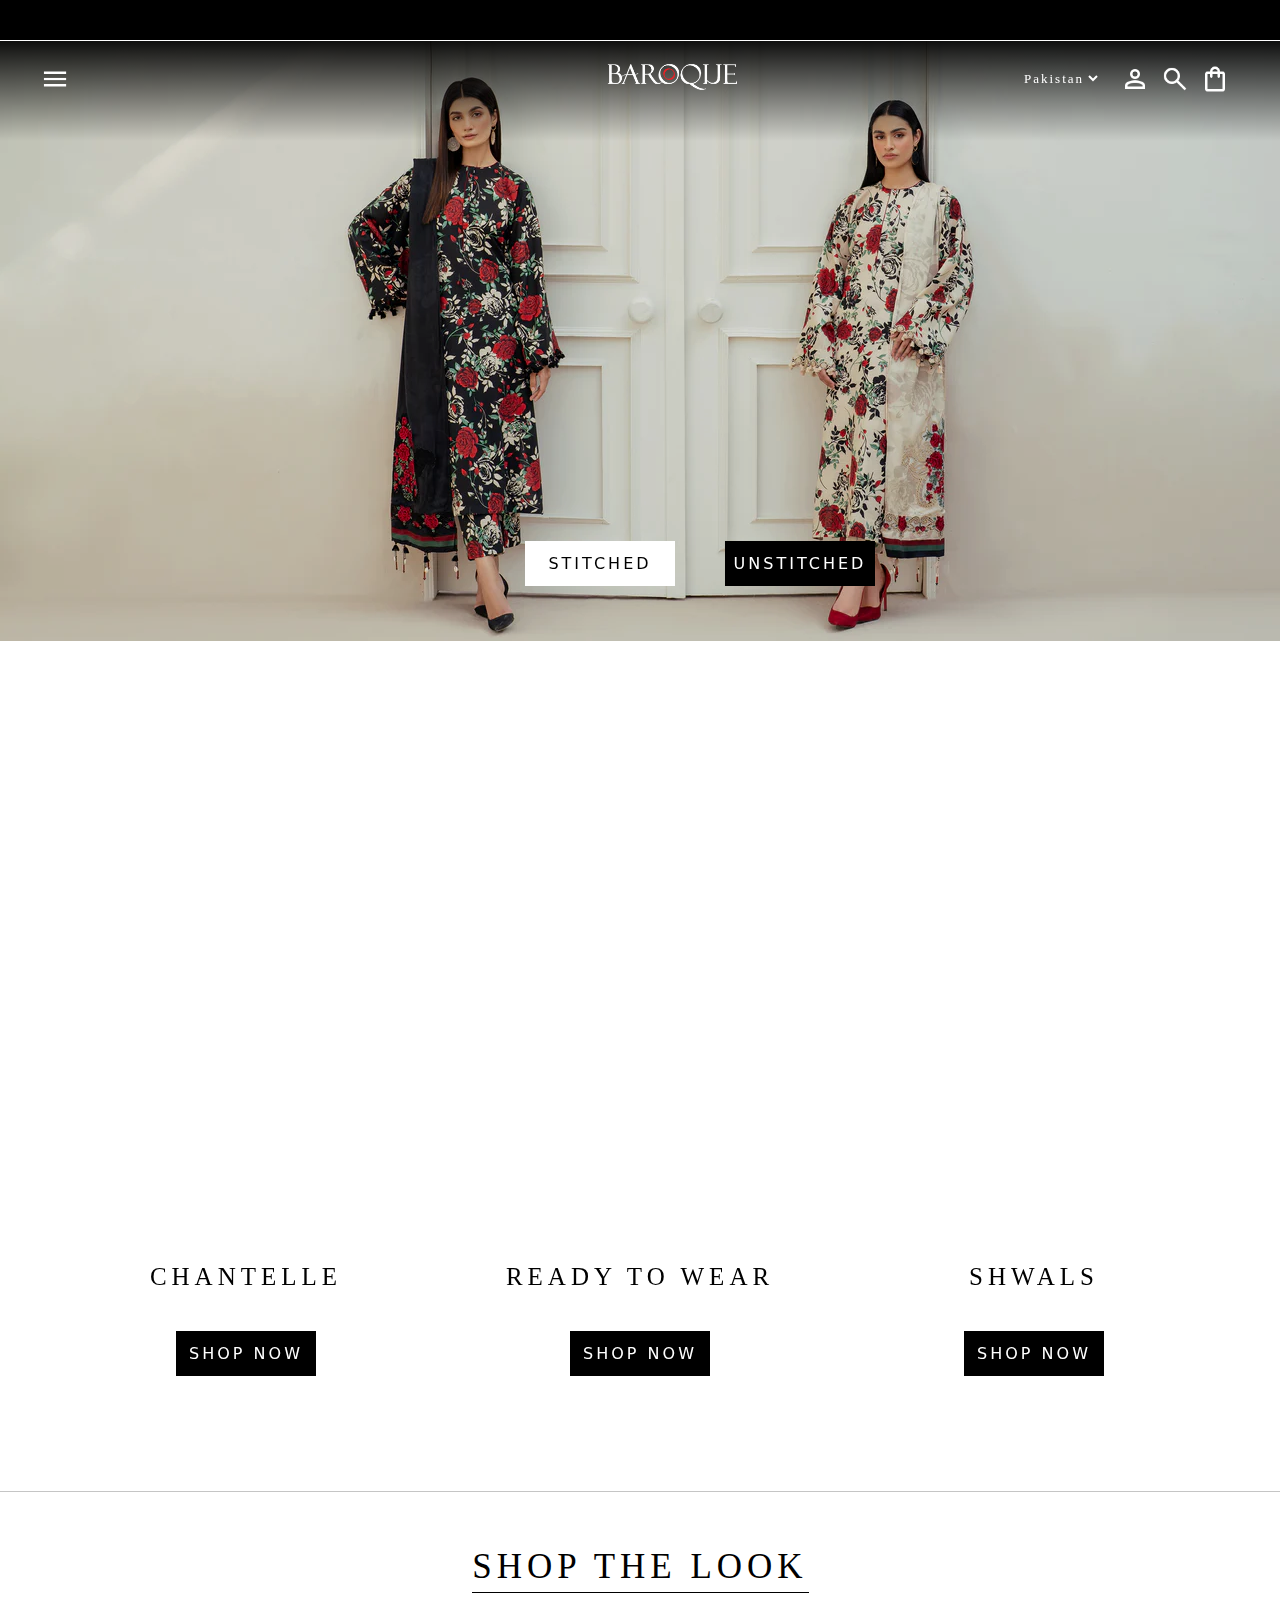
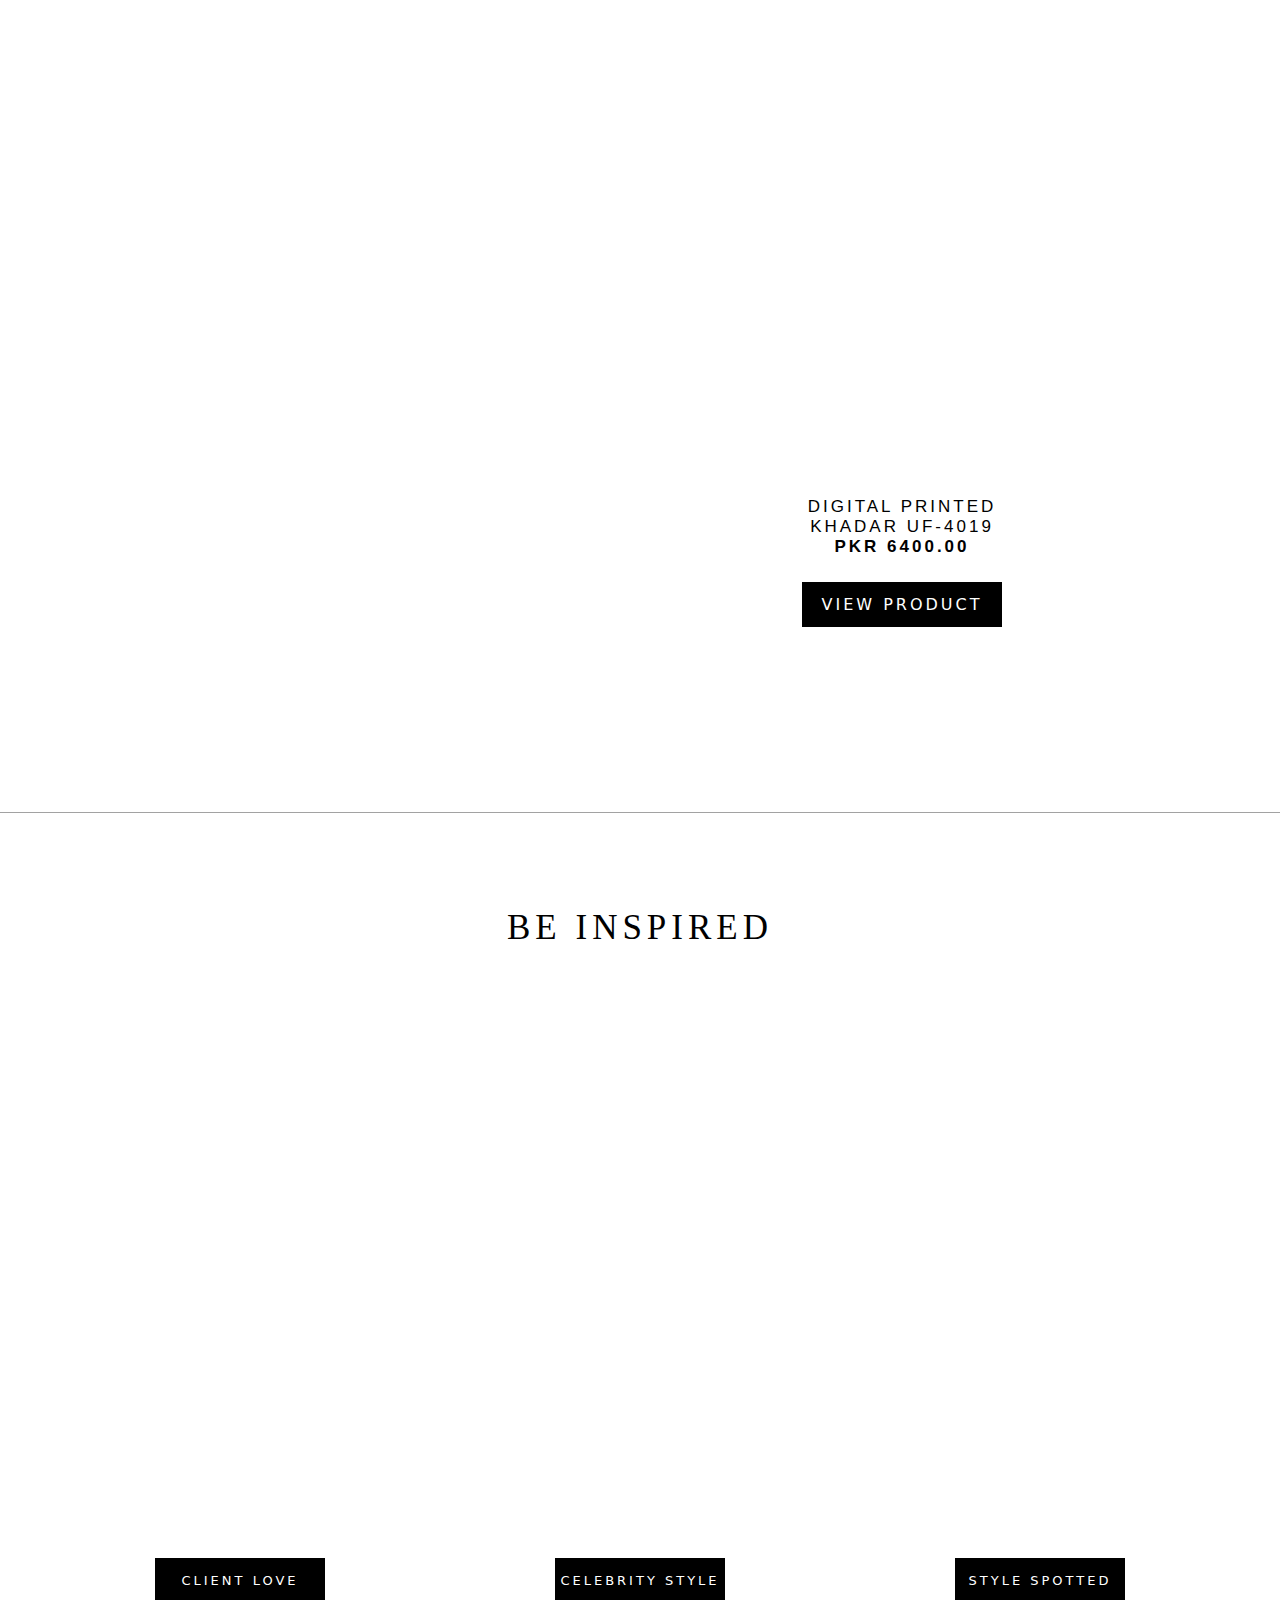
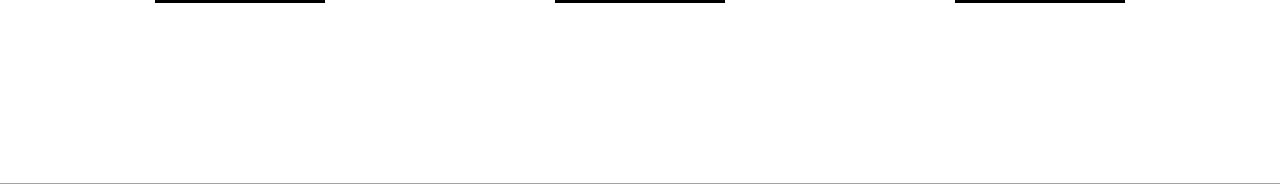
==== index.html @ 776b6e25 "Initial commit" ====
<!DOCTYPE html>
<html lang="en">
<head>
    <meta charset="UTF-8">
    <meta name="viewport" content="width=device-width, initial-scale=1.0">
    <title>Document</title>
    <link rel="stylesheet" href="style.css">
</head>
<body>
    <div id="marquee_div">
        <marquee direction="up" id="marqueeline" scrollamount="3">CLICK HERE FOR: <a href="#"><span style="text-decoration: underline;color:white;">DISPATCH TIMELINE</span></a><br><br><br>
          FOR INTERNATIONAL WEBSITE VISIT <a href="#"><span style="text-decoration: underline;color:white;">WWW.BAROQUE.COM.PK</span></a></marquee> 
        
    </div>


                <!-- sectionA -->



    <div class="container_head">
        
        <div id="main_banner">
        <img  src="MAin_BAnner88.webp" alt="">
            <div id="container_tags">
                <div id="nav_bar_backgrnd">
                    <div id="hover_bckgrnd">
                        <div id="div_menu"></div>
                        <div id="div_logo"></div>
                        <div id="div_tools">
                            <div id="slect_box"><select name="country" id="selct_A"><option value="1">Pakistan</option></select></div>
                            <div id="accont_icon"></div>
                            <div id="accont_iconA"></div>
                            <div id="accont_iconB"></div>
                        </div>
                    </div>
                </div>
                <div id="butn_div">
                    <div><button id="butnA">STITCHED</button></div>
                    <div><button id="butnB">UNSTITCHED</button></div>
                </div>
                
            </div> 
        </div> 
    </div>  


                    <!-- sectionB -->

    <div id="main_grid_outer_A">
        <div id="container_gridA">
            <div class="gridA" id="gridA1"></div>
            <div class="gridA" id="gridA2"></div>
            <div class="gridA" id="gridA3"></div>
            <div class="gridA" id="gridA4">CHANTELLE</div>
            <div class="gridA" id="gridA5">READY TO WEAR</div>
            <div class="gridA" id="gridA6">SHWALS</div>
            <div class="gridA" id="gridA7">
                <button id="butnB1">SHOP NOW</button>
            </div>
            <div class="gridA" id="gridA8">
                <button id="butnB2">SHOP NOW</button>
            </div>
            <div class="gridA" id="gridA9">
                <button id="butnB3">SHOP NOW</button>
            </div>
        </div>
    </div>




                <!-- sectionC -->
           <div id="main_div_headC"><div id="sectionC_head">SHOP THE LOOK</div></div>     
    <div id="main_sectionC">
        <div id="container_leftA">
            <div  id="img_mainleftA"></div>
            
        </div>
        <div id="container_rightA">
            <div id="img_mainRightA"></div>
            <div id="contnt_A">DIGITAL PRINTED KHADAR UF-4019 <br> <b> PKR 6400.00</b></div>
            <div id="butn_div_cont_A"><button id="butncontA">VIEW PRODUCT</button></div>
        </div>

    </div>

    
            
            
                <!-- sectionD -->
    <div id="main_div_headD"><div id="sectionD_head">BE INSPIRED</div></div>     
    <div id="main_sectionD">
        <div class="vidsectionD">
            <video src="vidA.mp4" autoplay muted loop></video>
            <div class="butun_div_D"><button>CLIENT LOVE</button></div>
        </div>
        <div class="vidsectionD">
            <video src="vidB.mp4" autoplay muted loop ></video>
            <div class="butun_div_D"><button>CELEBRITY STYLE</button></div>
        </div>
        <div class="vidsectionD">
            <video src="vidC.mp4" autoplay muted loop></video>
            <div class="butun_div_D"><button>STYLE SPOTTED</button></div>
            
        </div>
    </div>
         
</body>
</html>
---- style.css ----
*{
    margin: 0px;
    padding: 0px;
}
#marquee_div{
    height: 40px;
    width: 100%;
    border-bottom: 1px solid white;
    background-color: black;
    
}
#marqueeline{
    
    color: white;
    font-size: 15px;
    text-align: center;
    font-family: Georgia, 'Times New Roman', Times, serif; 
}



                     /* sectionA */





.container_head{
    height: 600px;
    width: 100%;
    /* border: 1px solid black; */
    overflow: hidden;
    position: relative;
    top: 0px;
    
    
}

#main_banner{
    height: 600px;
    width: 100%;
    object-fit: cover;
    position: relative;
    z-index: 1;
    
}
#container_tags{
    height: 600px;
    width: 100%;
    background-color: rgba(0, 0, 0, 0.13);
    position: absolute;
    top: 0px;
    
    

}
#nav_bar_backgrnd{
    height: 100px;
    width: 100%;
    background: linear-gradient(to bottom, rgba(0, 0, 0, 0.925) ,rgba(0, 0, 0, 0));
    

}


#hover_bckgrnd{
    height: 75px;
    width: 100%;
    /* background-color: aliceblue; */
    /* border: 1px solid black; */
    display: flex;
    flex-direction: row;
    align-items:center ;
    justify-content: space-between;
    position: relative;
}
#hover_bckgrnd:hover{
    background-color: white;
}


#div_menu{
    height: 30px;
    width: 30px;
    /* border: 1px solid black; */
    display: flex;
    align-items: center;
    position: absolute;
    left: 40px;
    background-image: url("menu_24dp_FFFFFF_FILL0_wght400_GRAD0_opsz24.png");
    background-size: contain;
    cursor: pointer;
}
#hover_bckgrnd:hover #div_menu{
    background-image: url("menu_24dp_000000_FILL0_wght400_GRAD0_opsz24.png");
}
#div_logo{
    height: 40px;
    width: 145px;
    /* border: 1px solid black; */
    display: flex;
    align-items: center;
    position: absolute;
    left: 600px;
    background-image: url("LOGO_PNG_white_v01.png");
    background-size:contain;
    cursor: pointer;
}
#hover_bckgrnd:hover #div_logo{
    background-image: url("LOGO_PNG_V01.png ");
}
#div_tools{
    height: 50px;
    width: 250px;
    /* border: 1px solid black; */
    display: flex;
    flex-direction: row;
    position: absolute;
    right: 10px;
}
#slect_box{
    height: 50px;
    width: 100px;
    /* border: 1px solid black; */
    display: flex;
    align-items: center;
    
}
#selct_A{
    font-size: 13px;
    background-color: rgba(240, 248, 255, 0);
    border: none;
    color: white;
    font-family: Georgia, 'Times New Roman', Times, serif;
    cursor: pointer;
    letter-spacing: 2px;
}
#hover_bckgrnd:hover #selct_A{
    color: black;
    opacity: 0.7;
}
#accont_icon{
    height: 30px;
    width: 30px;
    /* border: 1px solid black; */
    display: flex;
    align-self: center;
    background-image: url("person_24dp_FFFFFF_FILL0_wght400_GRAD0_opsz24.png");
    background-size: contain;
    margin-right: 10px;
    cursor: pointer;
    
}
#hover_bckgrnd:hover #accont_icon{
    background-image: url("person_24dp_000000_FILL0_wght400_GRAD0_opsz24.png");
}
#accont_iconA{
    height: 30px;
    width: 30px;
    /* border: 1px solid black; */
    display: flex;
    align-self: center;
    background-image: url("search_24dp_FFFFFF_FILL0_wght400_GRAD0_opsz24.png");
    background-size: contain;
    margin-right: 10px;
    cursor: pointer;

    
}
#hover_bckgrnd:hover #accont_iconA{
    background-image: url("search_24dp_000000_FILL0_wght400_GRAD0_opsz24.png");
}

#accont_iconB{
    height: 30px;
    width: 30px;
    /* border: 1px solid black; */
    display: flex;
    align-self: center;
    background-image: url("shopping_bag_24dp_FFFFFF_FILL0_wght400_GRAD0_opsz24.png");
    background-size: contain;
    margin-right: 10px;
    cursor: pointer;

    
}
#hover_bckgrnd:hover #accont_iconB{
    background-image: url("shopping_bag_24dp_000000_FILL0_wght400_GRAD0_opsz24.png");
}


#butn_div{
    height: 150px;
    width: 400px;
    /* border: 1px solid black; */
    display: flex;
    flex-direction: row;
    justify-content: space-around;
    position: absolute;
    top: 500px;
    left: 500px;
}
#butnA{
    height: 45px;
    width: 150px;
    font-size: 16px;
    font-family:system-ui, -apple-system, BlinkMacSystemFont, 'Segoe UI', Roboto, Oxygen, Ubuntu, Cantarell, 'Open Sans', 'Helvetica Neue', sans-serif;
    border: 1px solid white;
    background: linear-gradient(to right, #ffffff00 50%, #ffffff 50%);
    background-size: 200% 100%;
    background-position: right; 
    color: black;
    cursor: pointer;
    transition: background-position 0.7s ease; 
    letter-spacing: 3px;
}
#butnB{
    height: 45px;
    width: 150px;
    font-size: 16px;
    font-family:system-ui, -apple-system, BlinkMacSystemFont, 'Segoe UI', Roboto, Oxygen, Ubuntu, Cantarell, 'Open Sans', 'Helvetica Neue', sans-serif;
    border: 1px solid black;
    background: linear-gradient(to right, #ffffff00 50%, #000000 50%);
    background-size: 200% 100%;
    background-position: right; 
    color: white;
    cursor: pointer;
    transition: background-position 0.7s ease; 
    letter-spacing: 3px;
}
#butnA:hover{
 
    color: white; 
    background-position: left; 
}

#butnB:hover{
 
    color: black; 
    background-position: left; 
}



                    /* sectionB */

#main_grid_outer_A{
    height: 850px;
    width: 100%;
    /* border: 1px solid black; */
    position: relative;
    border-bottom:1px solid rgba(0, 0, 0, 0.226) ;
    margin-bottom: 20px;
    display: flex;
    flex-direction: row;
    justify-content: center;
    align-items: center;
}

#container_gridA{
    height: 700px;
    width: 90%;
    /* border: 1px solid black; */
    display: grid;
    grid-template-columns: 1fr 1fr 1fr;
    grid-template-rows: 1fr 1fr 1fr;
    row-gap: 10px;
    column-gap: 30px;
}

/* .gridA{
    border: 1px solid black;
} */
#gridA1{
    height: 510px;
    background-image: url("https://baroque.pk/cdn/shop/files/02_Banner222.jpg?v=1733469789&width=500");
    background-size: contain;
    cursor: pointer;
    background-repeat: no-repeat;
}
#gridA2{
    height: 510px;
    background-image: url("https://baroque.pk/cdn/shop/files/02_Banner226.jpg?v=1734352475&width=500");
    background-size: contain;
    cursor: pointer;
    background-repeat: no-repeat;
}

#gridA3{
    height: 510px;
    background-image: url("https://baroque.pk/cdn/shop/files/02_Banner223.jpg?v=1733469984&width=500");
    background-size: contain;
    cursor: pointer;
    background-repeat: no-repeat;
}

#gridA4{
    font-size: 25px;
    letter-spacing: 5px;
    text-align: center;
    line-height: 82px;
}
#gridA5{
    font-size: 25px;
    letter-spacing: 5px;
    text-align: center;
    line-height: 82px;
}
#gridA6{
    font-size: 25px;
    letter-spacing: 5px;
    text-align: center;
    line-height: 82px;
}

#gridA7{
    display: flex;
    justify-content: center;
}
#butnB1{
    height: 45px;
    width: 140px;
    font-size: 16px;
    font-family:system-ui, -apple-system, BlinkMacSystemFont, 'Segoe UI', Roboto, Oxygen, Ubuntu, Cantarell, 'Open Sans', 'Helvetica Neue', sans-serif;
    border: 1px solid black;
    background: linear-gradient(to right, #ffffff00 50%, #000000 50%);
    background-size: 200% 100%;
    background-position: right; 
    color: white;
    cursor: pointer;
    transition: background-position 0.7s ease; 
    letter-spacing: 3px;
}
#butnB1:hover{
 
    color: black; 
    background-position: left; 
}

#gridA8{
    display: flex;
    justify-content: center;
}
#butnB2{
    height: 45px;
    width: 140px;
    font-size: 16px;
    font-family:system-ui, -apple-system, BlinkMacSystemFont, 'Segoe UI', Roboto, Oxygen, Ubuntu, Cantarell, 'Open Sans', 'Helvetica Neue', sans-serif;
    border: 1px solid black;
    background: linear-gradient(to right, #ffffff00 50%, #000000 50%);
    background-size: 200% 100%;
    background-position: right; 
    color: white;
    cursor: pointer;
    transition: background-position 0.7s ease; 
    letter-spacing: 3px;
}
#butnB2:hover{
 
    color: black; 
    background-position: left; 
}
#gridA9{
    display: flex;
    justify-content: center;
}

#butnB3{
    height: 45px;
    width: 140px;
    font-size: 16px;
    font-family:system-ui, -apple-system, BlinkMacSystemFont, 'Segoe UI', Roboto, Oxygen, Ubuntu, Cantarell, 'Open Sans', 'Helvetica Neue', sans-serif;
    border: 1px solid black;
    background: linear-gradient(to right, #ffffff00 50%, #000000 50%);
    background-size: 200% 100%;
    background-position: right; 
    color: white;
    cursor: pointer;
    transition: background-position 0.7s ease; 
    letter-spacing: 3px;
}
#butnB3:hover{
 
    color: black; 
    background-position: left; 
}





            /* sectionC */

#main_div_headC{
    height: 100px;
    width: 100%;
    /* border: 1px solid black; */
    display: flex;
    justify-content: center;
    align-items: center;

}
#sectionC_head{
    height: 60px;
    width: 337px;
    border-bottom: 1px solid black;
    font-size: 35px;
    letter-spacing: 5px;
    text-align: center;
    line-height: 70px;
    
}

#main_sectionC{
    height: 800px;
    width: 100%;
    /* border: 1px solid black;  */
    display: flex;
    flex-direction: row;
    border-bottom: 1px solid rgba(0, 0, 0, 0.363);
}


#container_leftA{
    height: 700px;
    width: 55%;
    /* border: 1px solid black; */
    display: flex;
    justify-content: end;
    align-items: center;
}


#container_rightA{
    height: 700px;
    width: 45%;
    /* border: 1px solid black; */
    display: flex;
    flex-direction: column;
    justify-content: center;
    align-items: center;
}

#img_mainleftA{
    height: 670px;
    width: 500px;
    /* border: 1px solid black; */
    background-image: url("https://baroque.pk/cdn/shop/files/Shop_The_Look89.jpg?v=1734352738&width=600");
    background-size: contain;
    background-repeat: no-repeat;
    

}
#img_mainRightA{
    height: 400px;
    width: 270px;
    /* border: 1px solid black; */
    background-image: url("https://baroque.pk/cdn/shop/files/97_e6959df6-c57a-4f1a-9ca1-86648622fbcc.jpg?v=1733310074&width=1000");
    background-size: contain;
    background-repeat: no-repeat;
    position: relative;
    right: 90px;
    cursor: pointer;
    
}
#img_mainRightA:hover{
    background-image: url("https://baroque.pk/cdn/shop/files/98_fa9cf400-f494-405c-86b4-1a327a71233d.jpg?v=1733310074&width=500");
}
#contnt_A{
    height: 70px;
    width: 270px;
    /* border: 1px solid black; */
    font-size: 17px;
    letter-spacing: 3px;
    text-align: center;
    font-family:'Segoe UI', Tahoma, Geneva, Verdana, sans-serif;
    position: relative;
    right: 90px;

}
#butn_div_cont_A{
    height: 60px;
    width: 270px;
    /* border: 1px solid black; */
    display: flex;
    justify-content: center;
    align-items: end;
    position: relative;
    right: 90px;
    
}
#butncontA{
    height: 45px;
    width: 200px;
    font-size: 16px;
    font-family:system-ui, -apple-system, BlinkMacSystemFont, 'Segoe UI', Roboto, Oxygen, Ubuntu, Cantarell, 'Open Sans', 'Helvetica Neue', sans-serif;
    border: 1px solid black;
    background: linear-gradient(to right, #ffffff00 50%, #000000 50%);
    background-size: 200% 100%;
    background-position: right; 
    color: white;
    cursor: pointer;
    transition: background-position 0.7s ease; 
    letter-spacing: 3px;
}
#butncontA:hover{
 
    color: black; 
    background-position: left; 
}





            /* sectionD */



#main_div_headD{
    height: 170px;
    width: 100%;
    /* border: 1px solid black; */
    display: flex;
    justify-content: center;
    align-items: end;
    

}
#sectionD_head{
    height: 60px;
    width: 337px;
    /* border-bottom: 1px solid black; */
    font-size: 35px;
    letter-spacing: 5px;
    text-align: center;
    line-height: 70px;
    position: relative;
    bottom: 30px;
}            

#main_sectionD{
    height: 800px;
    width: 100%;
    /* border: 1px solid black;  */
    display: flex;
    flex-direction: row;
    /* column-gap: 20px; */
    justify-content: center;
    border-bottom: 1px solid rgba(0, 0, 0, 0.363);
}
.vidsectionD{
    height: 650px;
    width: 400px;
    /* border: 1px solid black; */
    position: relative;
    
}



.vidsectionD video {
    width: 400px;
    height: 650px;
    
}

    
.butun_div_D{
    height: 60px;
    width: 400px;
    /* border: 1px solid black; */
    display: flex;
    justify-content: center;
    align-items: end;
    position: absolute;
    bottom: 30px;
    
}
.vidsectionD button{
    height: 45px;
    width: 170px;
    
    font-size: 13px;
    font-family:system-ui, -apple-system, BlinkMacSystemFont, 'Segoe UI', Roboto, Oxygen, Ubuntu, Cantarell, 'Open Sans', 'Helvetica Neue', sans-serif;
    border: 1px solid black;
    background: linear-gradient(to right, #ffffff00 50%, #000000 50%);
    background-size: 200% 100%;
    background-position: right; 
    color: white;
    cursor: pointer;
    transition: background-position 0.7s ease; 
    letter-spacing: 3px;
    
}
.vidsectionD button:hover{
 
    color: black; 
    background-position: left; 
}
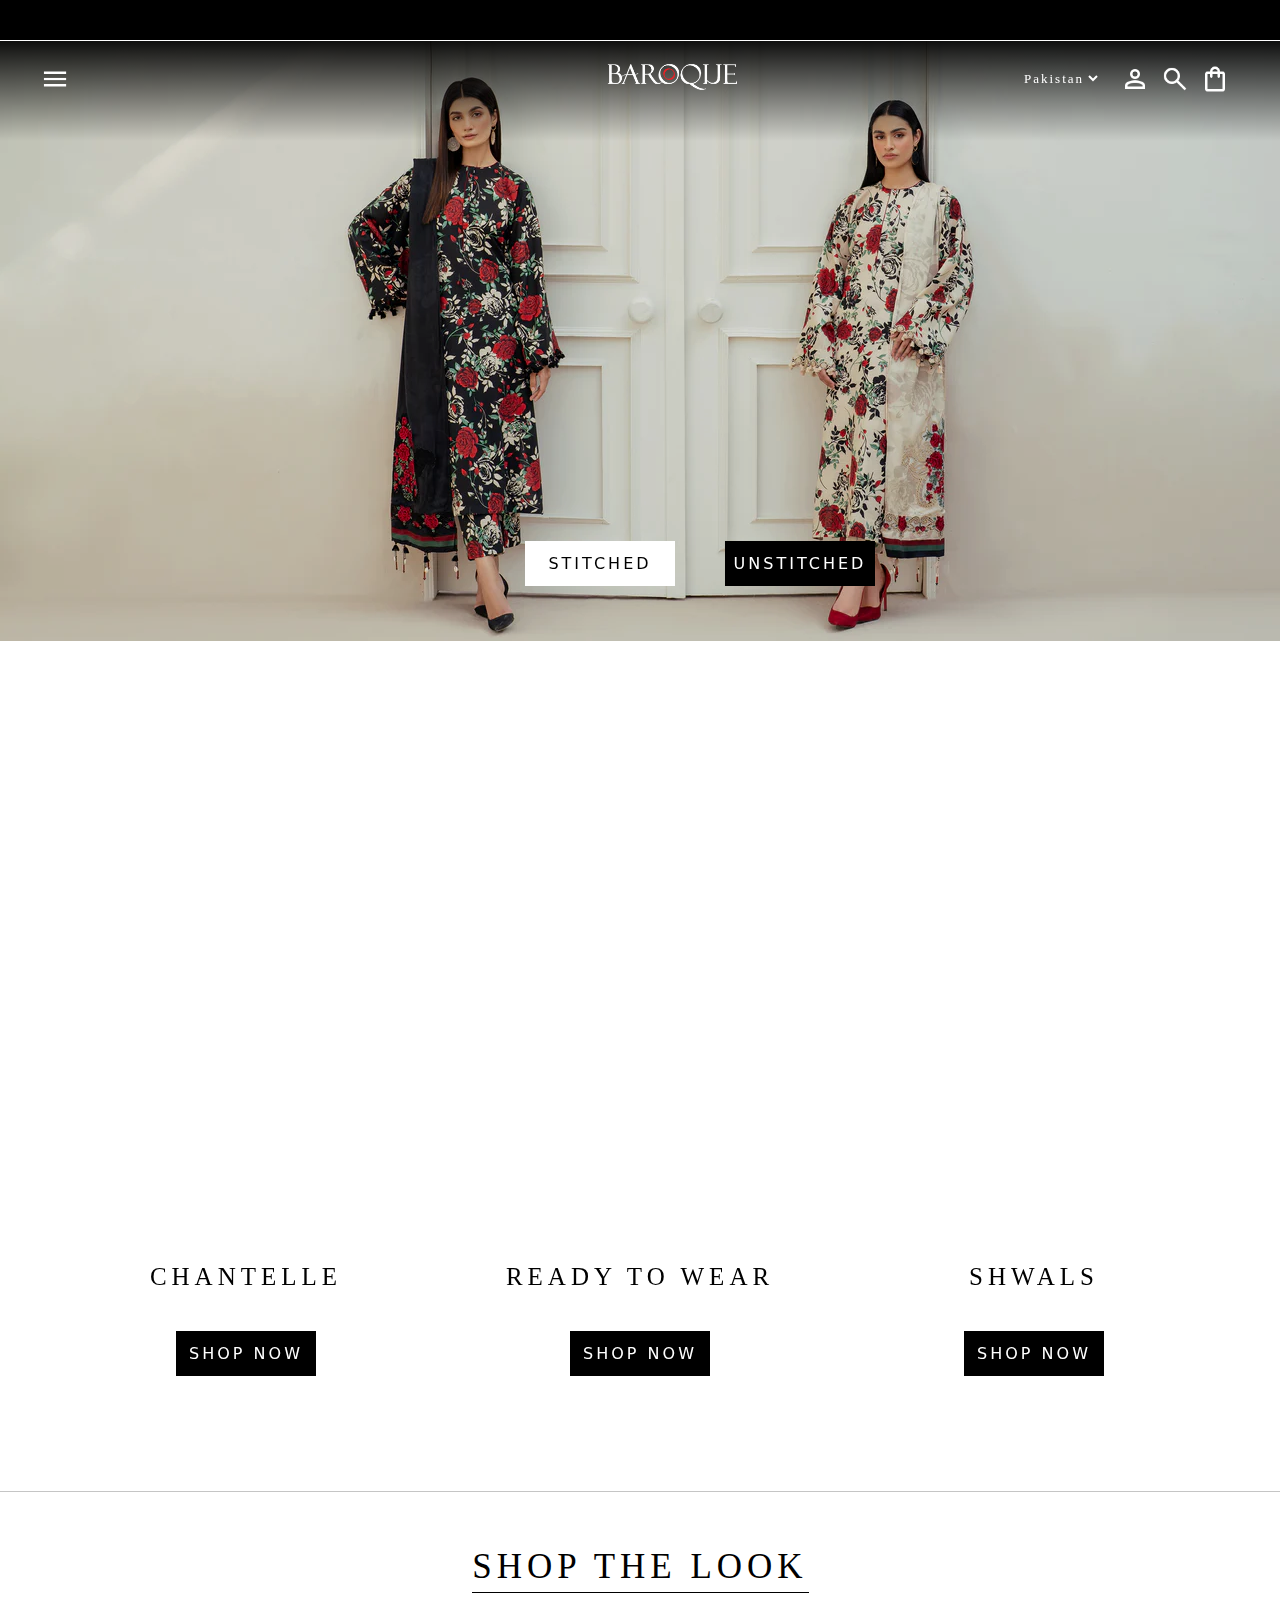
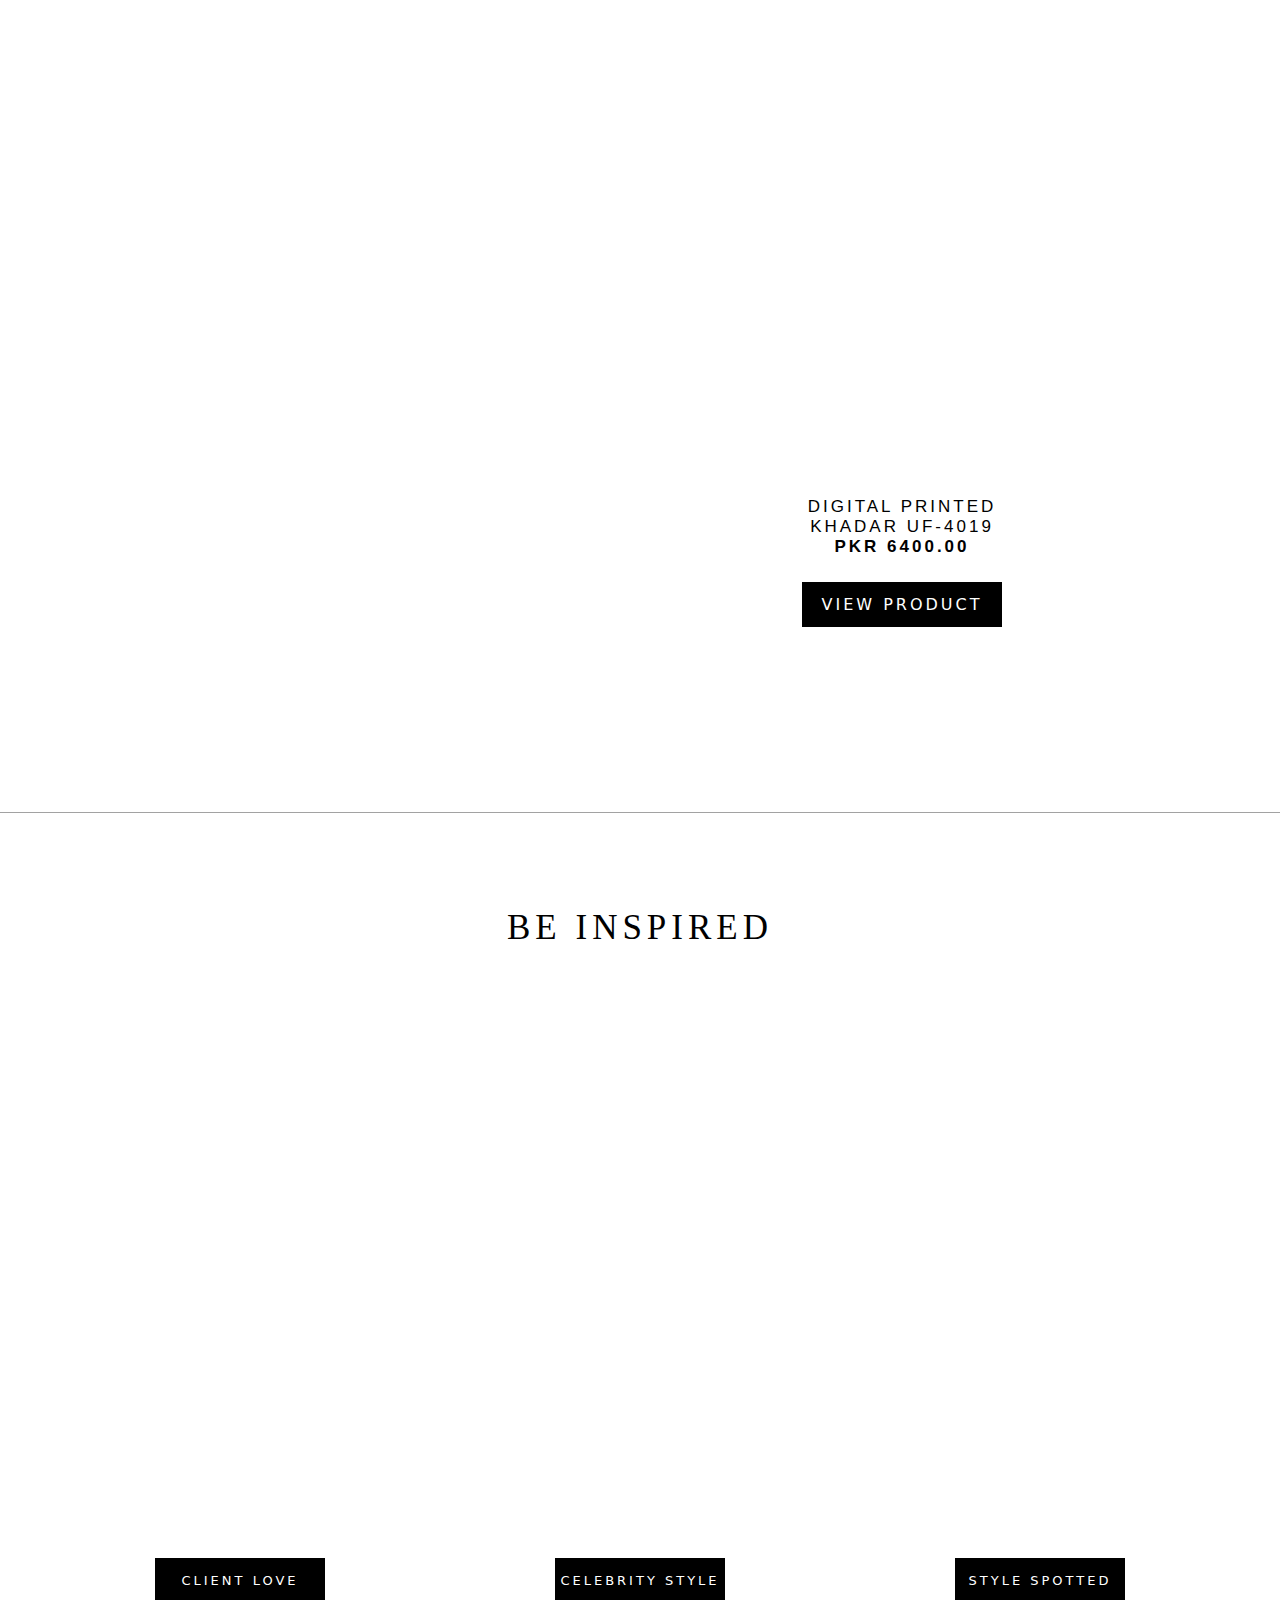
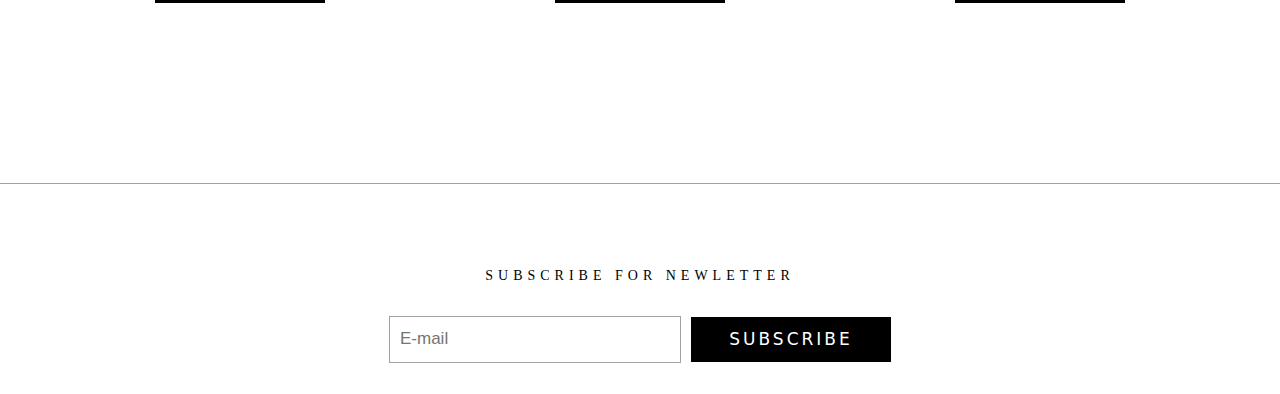
==== commit 8d63c91f: "sectionE" ====
--- a/index.html
+++ b/index.html
@@ -106,5 +106,22 @@
         </div>
     </div>
          
+
+
+
+
+
+                        <!-- sectionE -->
+
+
+
+
+       <div id="subscribe">
+            SUBSCRIBE FOR NEWLETTER
+       </div>     
+       <div id="inputbutn">
+        <input type="text" placeholder="E-mail" id="inputA">
+        <button id="butnAA">SUBSCRIBE</button>
+       </div>            
 </body>
 </html>--- a/style.css
+++ b/style.css
@@ -520,7 +520,7 @@
 #main_div_headD{
     height: 170px;
     width: 100%;
-    /* border: 1px solid black; */
+    /* border: 1px solid black;x */
     display: flex;
     justify-content: center;
     align-items: end;
@@ -599,3 +599,51 @@
     background-position: left; 
 }
 
+#subscribe{
+    height: 100px;
+    width: 100%;
+    /* border: 1px solid black; */
+    display: flex;
+    justify-content: center;
+    align-items: end;
+    letter-spacing: 5px;
+    font-size: 14px;
+}
+
+#inputbutn{
+    height: 110px;
+    width: 100%;
+    /* border: 1px solid black; */
+    display: flex;
+    justify-content: center;
+    align-items: center;
+    column-gap: 10px;
+
+}
+#inputA{
+    height: 45px;
+    width: 280px;
+    font-size: 17px;
+    padding-left: 10px;
+    border: 1px solid rgba(0, 0, 0, 0.363);
+}
+#butnAA{
+    height: 45px;
+    width: 200px;
+    font-size: 17px;
+    font-family:system-ui, -apple-system, BlinkMacSystemFont, 'Segoe UI', Roboto, Oxygen, Ubuntu, Cantarell, 'Open Sans', 'Helvetica Neue', sans-serif;
+    border: 1px solid black;
+    background: linear-gradient(to right, #ffffff00 50%, #000000 50%);
+    background-size: 200% 100%;
+    background-position: right; 
+    color: white;
+    cursor: pointer;
+    transition: background-position 0.7s ease; 
+    letter-spacing: 3px;
+}
+
+#butnAA:hover{
+ 
+    color: black; 
+    background-position: left; 
+}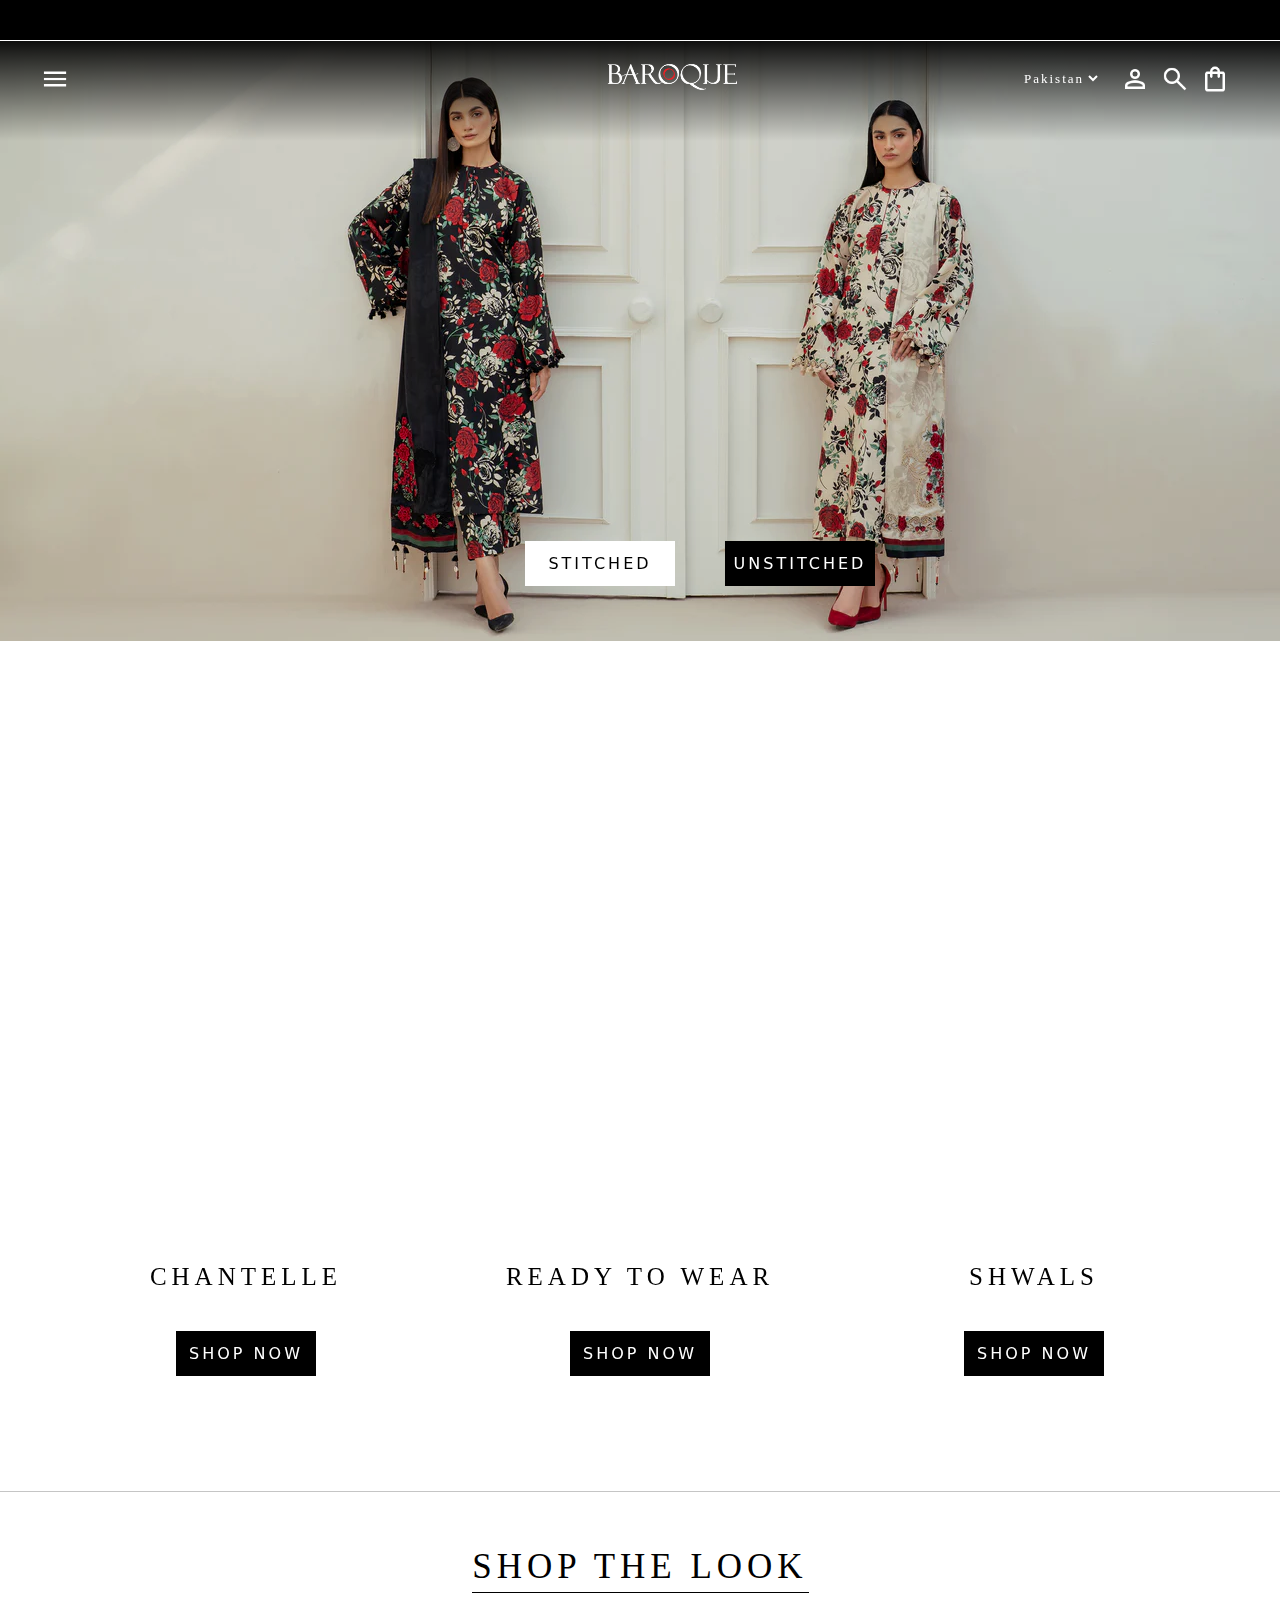
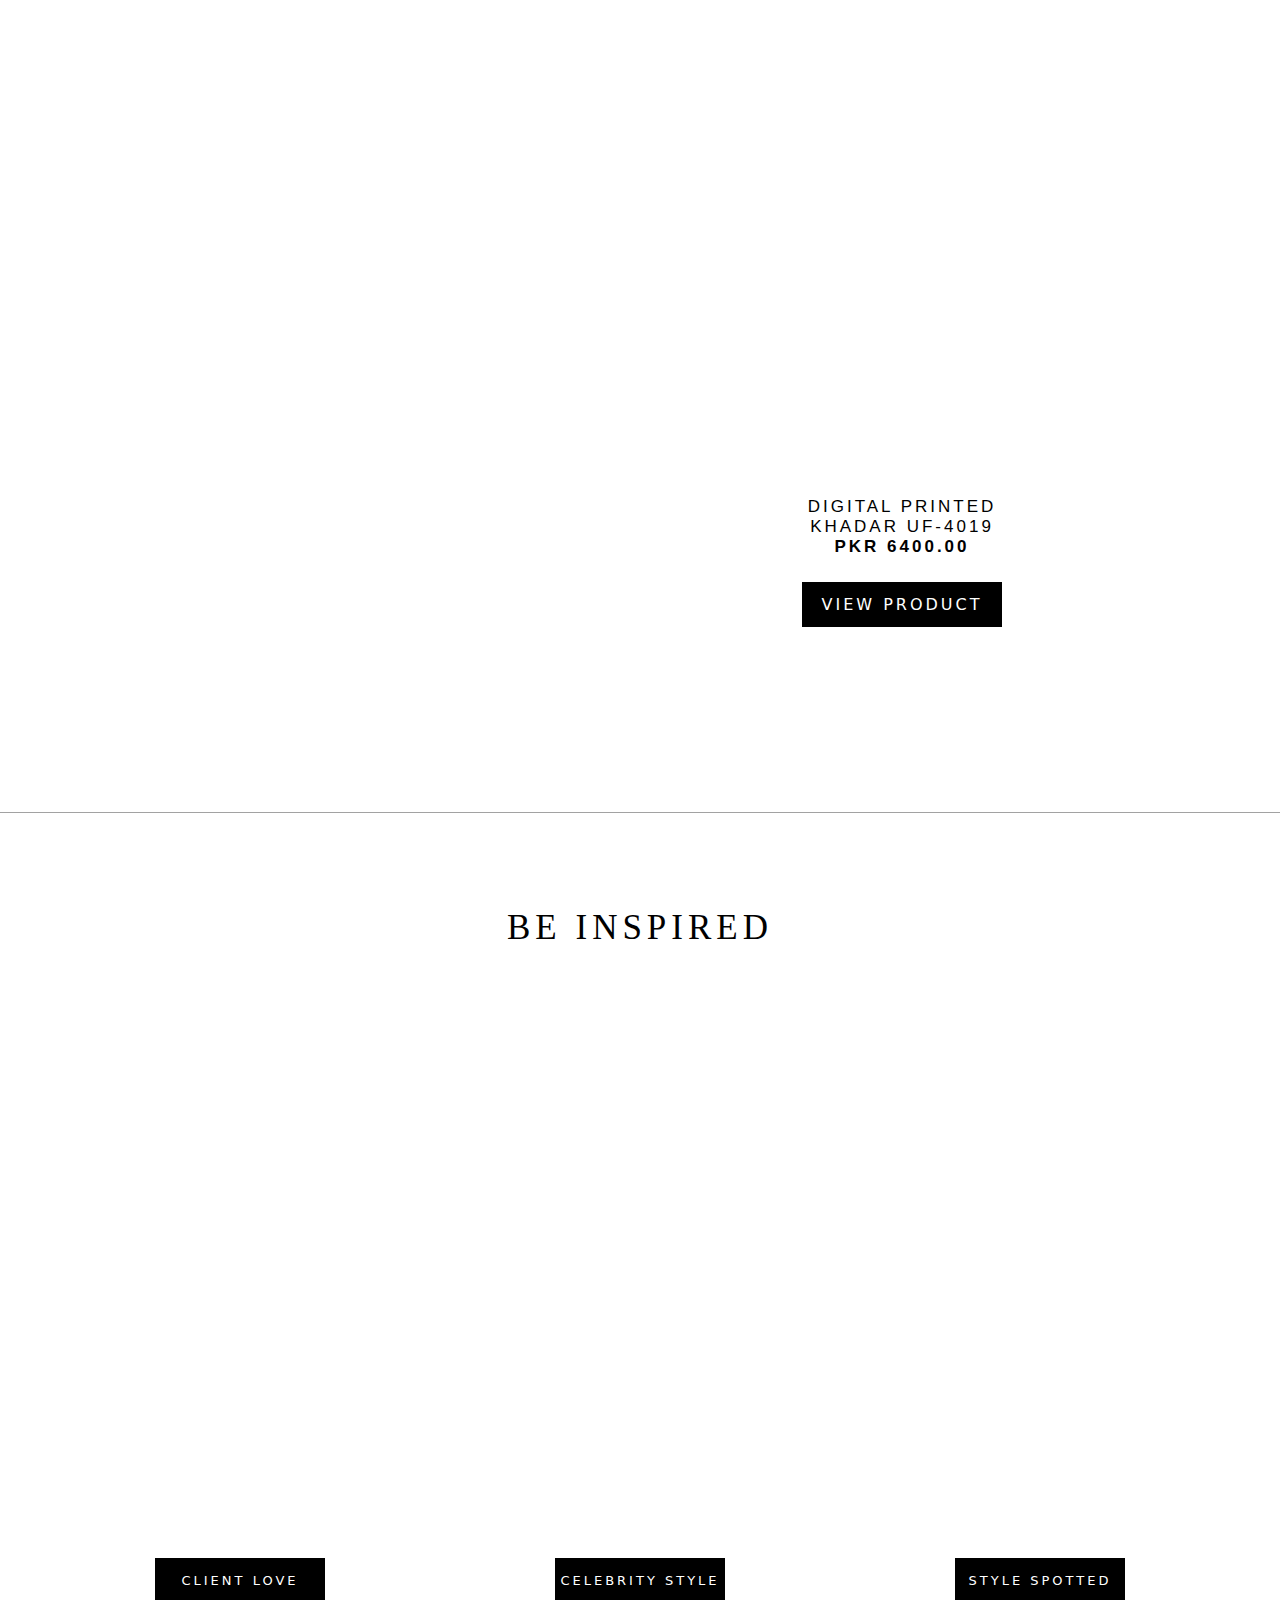
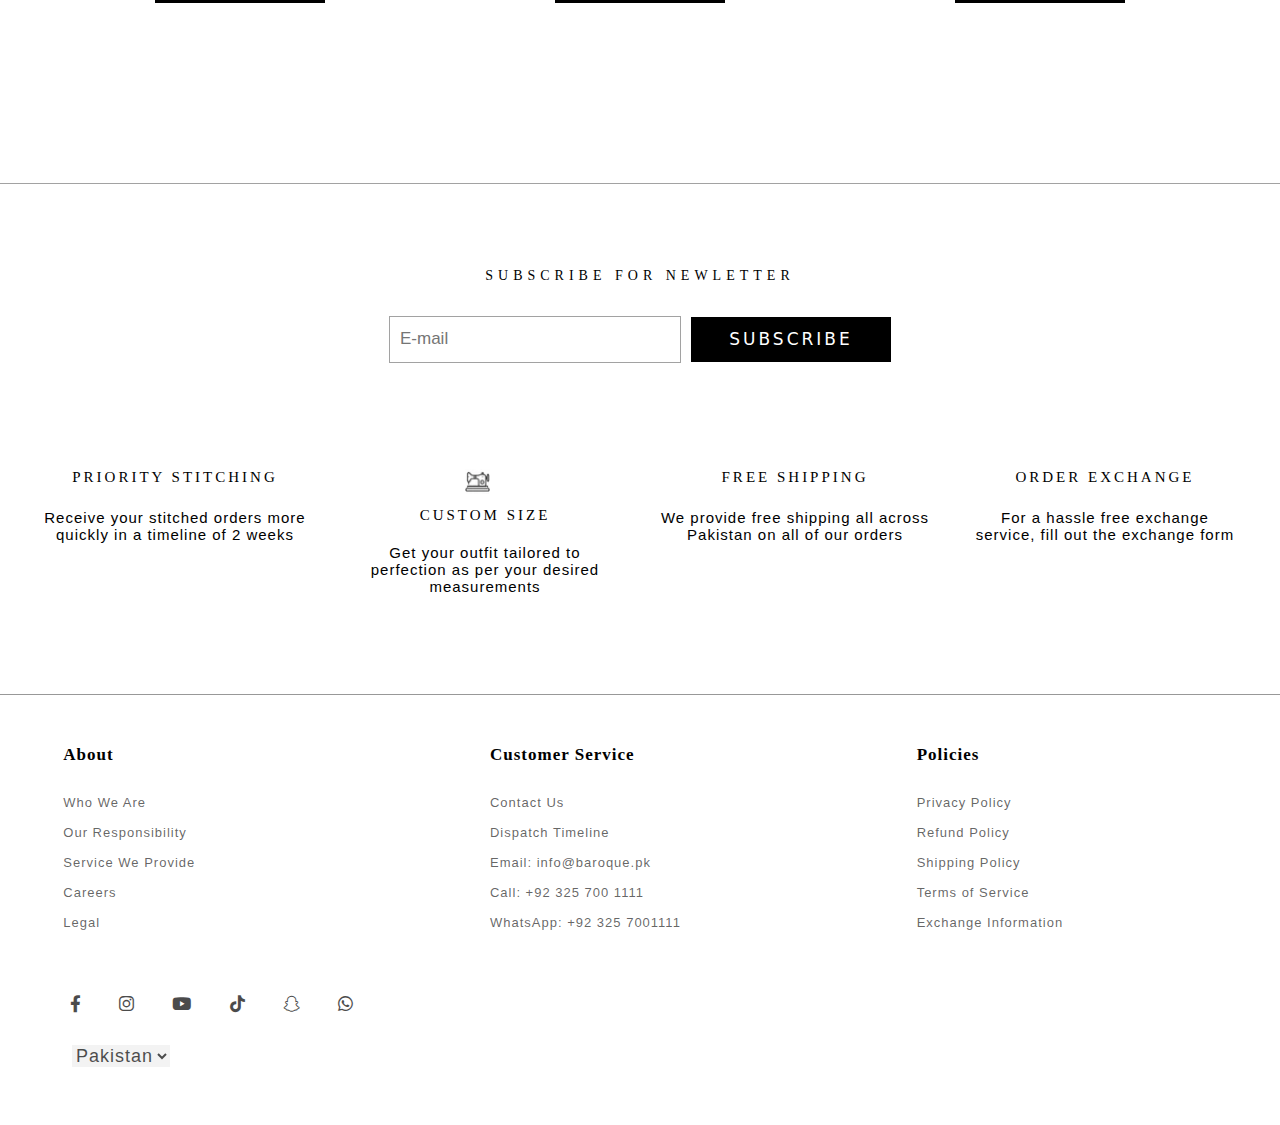
==== commit 01ee6055: "new" ====
--- a/index.html
+++ b/index.html
@@ -5,6 +5,8 @@
     <meta name="viewport" content="width=device-width, initial-scale=1.0">
     <title>Document</title>
     <link rel="stylesheet" href="style.css">
+    <link href="https://cdnjs.cloudflare.com/ajax/libs/font-awesome/6.0.0-beta3/css/all.min.css" rel="stylesheet">
+
 </head>
 <body>
     <div id="marquee_div">
@@ -122,6 +124,73 @@
        <div id="inputbutn">
         <input type="text" placeholder="E-mail" id="inputA">
         <button id="butnAA">SUBSCRIBE</button>
-       </div>            
+       </div> 
+       <div id="main_div_E">
+            <div class="contnt_E">
+                <span class="head_contnt_E">PRIORITY STITCHING</span>
+                <span class="text_E">Receive your stitched orders more quickly in a timeline of 2 weeks</span>
+            </div>
+            <div class="contnt_E">
+                <div id="macineimg"><img src="machine.webp" alt="" height="25" width="25"></div>
+                <span class="head_contnt_E">CUSTOM SIZE</span>
+                <span class="text_E">Get your outfit tailored to perfection as per your desired measurements</span>
+            </div>
+            <div class="contnt_E">
+                <span class="head_contnt_E">FREE SHIPPING</span>
+                <span class="text_E">We provide free shipping all across Pakistan on all of our orders</span>
+            </div>
+            <div class="contnt_E">
+                <span class="head_contnt_E">ORDER EXCHANGE</span>
+                <span class="text_E">For a hassle free exchange service, fill out the <span id="decoration">exchange form</span></span>
+            </div>
+       </div>        
+       
+       
+
+
+
+
+       <!-- sectionF -->
+
+
+
+
+       <div id="outframeF">
+            <div class="container_F">
+                <span class="text" style="height: 50px;"><b style="font-size:17px; color: black;letter-spacing:1px; font-family:'calbri';">About</b></span>
+                <span class="text">Who We Are</span>
+                <span class="text">Our Responsibility</span>
+                <span class="text">Service We Provide</span>
+                <span class="text">Careers</span>
+                <span class="text">Legal</span>
+            </div>
+            <div class="container_F">
+                <span class="text" style="height: 50px;"><b style="font-size:17px; color: black;letter-spacing:1px; font-family:'calbri';">Customer Service</b></span>
+                <span class="text">Contact Us</span>
+                <span class="text">Dispatch Timeline</span>
+                <span class="text">Email: info@baroque.pk</span>
+                <span class="text">Call: +92 325 700 1111</span>
+                <span class="text">WhatsApp: +92 325 7001111</span>
+            </div>
+            <div class="container_F">
+                <span class="text" style="height: 50px;"><b style="font-size:17px;color: black;letter-spacing:1px; font-family:'calbri';">Policies</b></span>
+                <span class="text">Privacy Policy</span>
+                <span class="text">Refund Policy</span>
+                <span class="text">Shipping Policy</span>
+                <span class="text">Terms of Service</span>
+                <span class="text">Exchange Information</span>
+            </div>
+       </div>
+       <div id="iconsEnd">
+        <i class="fa-brands fa-facebook-f"></i>
+        <i class="fa-brands fa-instagram"></i>
+        <i class="fa-brands fa-youtube"></i>
+        <i class="fa-brands fa-tiktok"></i>
+        <i class="fa-brands fa-snapchat"></i>
+        <i class="fa-brands fa-whatsapp"></i>
+       </div>
+       <div id="select_div_E">
+        <select name="country" id="selct_E"><option value="1">Pakistan</option></select>
+       </div>
 </body>
 </html>--- a/style.css
+++ b/style.css
@@ -599,6 +599,13 @@
     background-position: left; 
 }
 
+
+
+
+
+                /* sectionE */
+
+
 #subscribe{
     height: 100px;
     width: 100%;
@@ -646,4 +653,122 @@
  
     color: black; 
     background-position: left; 
+}
+
+
+#main_div_E{
+    height: 300px;
+    width: 100%;
+    /* border: 1px solid black;*/
+    display: flex;
+    flex-direction: row;
+    justify-content: space-evenly;
+    align-items: center;
+    border-bottom: 1px solid 
+    rgba(0, 0, 0, 0.404);
+    
+}
+.head_contnt_E{
+    height: 40px;
+    width: 270px;
+    /* border: 1px solid black; */
+    text-align: center;
+    font-family: 'calbri';
+    font-size: 15px;
+    letter-spacing: 3px;
+}
+.contnt_E{
+    
+    height: 150px;
+    width: 270px;
+    /* border: 1px solid black; */
+    display: flex;
+    flex-direction: column;
+    
+    
+}
+.text_E{
+    
+    font-family: 'Segoe UI', Tahoma, Geneva, Verdana, sans-serif;
+    font-size: 14px;
+    /* border: 1px solid black; */
+    height: 80px;
+    text-align: center;
+    font-size: 15px;
+    letter-spacing: 1px;
+    
+}
+#decoration{
+    transition: 4s ease-out all;
+    cursor: pointer;
+}
+#decoration:hover{
+    text-decoration: underline;
+}
+
+#macineimg{
+    height: 40px;
+    width: 40px;
+    /* border: 1px solid black;  */
+    align-self: center;
+}
+
+
+#outframeF{
+    height: 300px;
+    width: 100%;
+    /* border: 1px solid black;  */
+    display: flex;
+    flex-direction: row;
+    justify-content: space-around;
+    align-items: center;
+}
+.container_F{
+    height: 300px;
+    width: 300px;
+    /* border: 1px solid black; */
+    display: flex;
+    flex-direction: column;
+    justify-content: center;
+    
+}
+.text{
+    height: 30px;
+    width: 250px;
+    /* border: 1px solid black; */
+    font-family: 'Segoe UI', Tahoma, Geneva, Verdana, sans-serif;
+    color: #0000009d;
+    cursor: pointer;
+    font-size: 13px;
+    letter-spacing: 1px;
+}
+.text:hover{
+    color: #000000;
+}
+#iconsEnd{
+    height: 50px;
+    width: 370px;
+    font-size: 17px;
+    /* border: 1px solid black; */
+    letter-spacing: 17px;
+    text-align: end;
+    opacity: 0.7;
+    cursor: pointer;
+}
+#iconsEnd i:hover{
+    color:black;
+}
+#select_div_E{
+    height: 80px;
+    width: 170px;
+    /* border: 1px solid black; */
+    
+}
+#selct_E{
+    font-size: 18px;
+    display: flex;
+    justify-self: end;
+    border: none;
+    letter-spacing: 1px;
+    opacity: 0.7;
 }